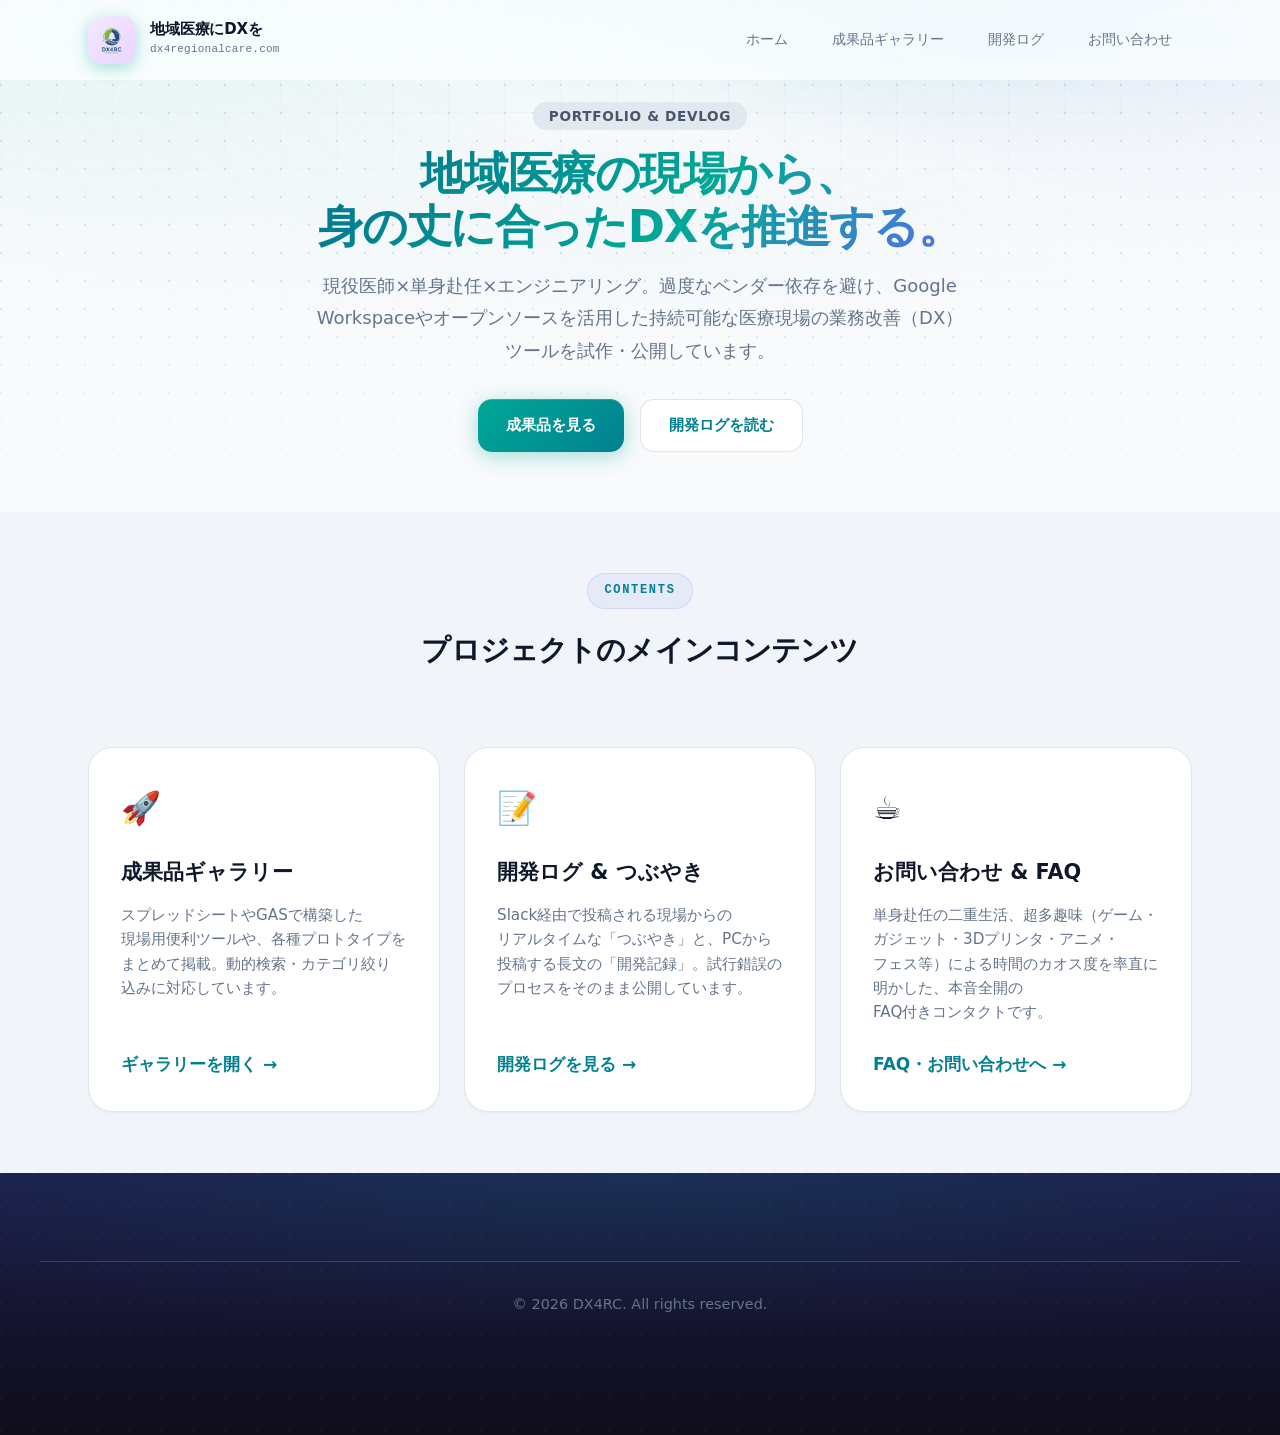
==== index.html @ 7afe7ad2 "Initial commit for DX4RC website" ====
<!DOCTYPE html>
<html lang="ja">
<head>
    <meta charset="UTF-8">
    <meta name="viewport" content="width=device-width, initial-scale=1.0">
    <title>DX4RC | 地域医療にDXを</title>
    <link rel="stylesheet" href="style.css">
    <style>
        .desktop-nav ul {
            display: flex !important;
            list-style: none !important;
            margin: 0 !important;
            padding: 0 !important;
            gap: 1.5rem !important;
        }
        .desktop-nav li {
            list-style: none !important;
        }
        .hero-actions {
            display: flex;
            gap: 1rem;
            justify-content: center;
            margin-top: 2rem;
        }
        .feature-grid {
            display: grid;
            grid-template-columns: repeat(auto-fit, minmax(280px, 1fr));
            gap: 1.5rem;
            margin-top: 2.5rem;
        }
        .feature-card {
            padding: 2rem;
            height: 100%;
            display: flex;
            flex-direction: column;
            justify-content: space-between;
        }
    </style>
</head>
<body>

<!-- ヘッダー -->
  <header class="site-header" id="top">
    <div class="container header-inner">
      <a class="logo" href="index.html">
        <img src="dx4rc_logo.png" alt="DX for Regional Care" class="logo-mark">
        <span class="logo-text">
          <span class="logo-title">地域医療にDXを</span>
          <span class="logo-sub">dx4regionalcare.com</span>
        </span>
      </a>
      <nav class="nav">
        <ul class="nav-list">
          <li><a href="index.html">ホーム</a></li>
          <li><a href="portfolio.html">成果品ギャラリー</a></li>
          <li><a href="devlog.html" class="active">開発ログ</a></li>
          <li><a href="contact.html">お問い合わせ</a></li>
        </ul>
      </nav>
      <button class="nav-toggle" type="button" aria-label="メニューを開く" aria-expanded="false" aria-controls="mobile-nav">
        <span></span><span></span><span></span>
      </button>
    </div>
    <nav class="mobile-nav" id="mobile-nav" aria-label="モバイルナビゲーション" hidden>
      <ul>
        <li><a href="index.html">ホーム</a></li>
        <li><a href="portfolio.html">成果品ギャラリー</a></li>
        <li><a href="devlog.html">開発ログ</a></li>
        <li><a href="contact.html">お問い合わせ</a></li>
      </ul>
    </nav>
  </header>

<main>
    <!-- メインヒーロー -->
    <section class="hero" style="padding: 100px 0 60px 0; text-align: center;">
        <div class="container">
            <span class="badge" style="background: #e2e8f0; padding: 6px 16px; border-radius: 20px; font-size: 0.85rem; font-weight: bold; color: #4a5568; letter-spacing: 0.05em;">PORTFOLIO & DEVLOG</span>
            <h1 class="hero-title" style="font-size: 2.8rem; margin-top: 1rem; margin-bottom: 1rem; line-height: 1.2;">地域医療の現場から、<br><span style="color: var(--color-primary);">身の丈に合ったDX</span>を推進する。</h1>
            <p class="hero-lead" style="color: var(--color-text-muted); max-width: 680px; margin: 0 auto; line-height: 1.8;">
                現役医師×単身赴任×エンジニアリング。過度なベンダー依存を避け、Google Workspaceやオープンソースを活用した持続可能な医療現場の業務改善（DX）ツールを試作・公開しています。
            </p>
            <div class="hero-actions">
                <a href="portfolio.html" class="btn btn-primary" style="padding: 12px 28px; font-weight: bold;">成果品を見る</a>
                <a href="devlog.html" class="btn" style="padding: 12px 28px; border: 1px solid var(--color-border); background: var(--color-surface);">開発ログを読む</a>
            </div>
        </div>
    </section>

    <!-- コンテンツ紹介（カード形式） -->
    <section class="section" style="padding: 60px 0;">
        <div class="container">
            <div class="section-header" style="text-align: center;">
                <span class="section-tag" style="color: var(--color-primary); font-weight: bold;">CONTENTS</span>
                <h2 class="section-title" style="font-size: 1.8rem; margin-top: 0.5rem;">プロジェクトのメインコンテンツ</h2>
            </div>

            <div class="feature-grid">
                <!-- Card 1: Portfolio -->
                <div class="card feature-card">
                    <div>
                        <div style="font-size: 2rem; margin-bottom: 1rem;">🚀</div>
                        <h3 style="font-size: 1.3rem; margin-bottom: 0.75rem;">成果品ギャラリー</h3>
                        <p style="color: var(--color-text-muted); line-height: 1.6; font-size: 0.95rem;">
                            スプレッドシートやGASで構築した現場用便利ツールや、各種プロトタイプをまとめて掲載。動的検索・カテゴリ絞り込みに対応しています。
                        </p>
                    </div>
                    <div style="margin-top: 1.5rem;">
                        <a href="portfolio.html" style="color: var(--color-primary); font-weight: bold; text-decoration: none;">ギャラリーを開く &rarr;</a>
                    </div>
                </div>

                <!-- Card 2: DevLog -->
                <div class="card feature-card">
                    <div>
                        <div style="font-size: 2rem; margin-bottom: 1rem;">📝</div>
                        <h3 style="font-size: 1.3rem; margin-bottom: 0.75rem;">開発ログ & つぶやき</h3>
                        <p style="color: var(--color-text-muted); line-height: 1.6; font-size: 0.95rem;">
                            Slack経由で投稿される現場からのリアルタイムな「つぶやき」と、PCから投稿する長文の「開発記録」。試行錯誤のプロセスをそのまま公開しています。
                        </p>
                    </div>
                    <div style="margin-top: 1.5rem;">
                        <a href="devlog.html" style="color: var(--color-primary); font-weight: bold; text-decoration: none;">開発ログを見る &rarr;</a>
                    </div>
                </div>

                <!-- Card 3: Contact & FAQ -->
                <div class="card feature-card">
                    <div>
                        <div style="font-size: 2rem; margin-bottom: 1rem;">☕</div>
                        <h3 style="font-size: 1.3rem; margin-bottom: 0.75rem;">お問い合わせ & FAQ</h3>
                        <p style="color: var(--color-text-muted); line-height: 1.6; font-size: 0.95rem;">
                            単身赴任の二重生活、超多趣味（ゲーム・ガジェット・3Dプリンタ・アニメ・フェス等）による時間のカオス度を率直に明かした、本音全開のFAQ付きコンタクトです。
                        </p>
                    </div>
                    <div style="margin-top: 1.5rem;">
                        <a href="contact.html" style="color: var(--color-primary); font-weight: bold; text-decoration: none;">FAQ・お問い合わせへ &rarr;</a>
                    </div>
                </div>
            </div>
        </div>
    </section>
</main>

<!-- フッター -->
<footer class="site-footer">
    <div class="container" style="text-align: center; padding: 30px 0; border-top: 1px solid var(--color-border); color: var(--color-text-muted); font-size: 0.9rem;">
        <p>&copy; 2026 DX4RC. All rights reserved.</p>
    </div>
</footer>

<script>
    // モバイルナビ制御
    const toggle = document.querySelector('.nav-toggle');
    const mobileNav = document.getElementById('mobile-nav');
    if (toggle && mobileNav) {
        toggle.addEventListener('click', () => {
            const expanded = toggle.getAttribute('aria-expanded') === 'true';
            toggle.setAttribute('aria-expanded', String(!expanded));
            mobileNav.hidden = expanded;
        });
    }
</script>
</body>
</html>
---- style.css ----
/* ========================================
   地域医療にDXを — dx4regionalcare.com
   Design System: Medical Tech · Premium
   ======================================== */

:root {
  /* Medical trust — emerald / mint */
  --color-primary: #028090;
  --color-primary-dark: #015a66;
  --color-primary-light: #00a896;
  --color-primary-glow: rgba(0, 168, 150, 0.35);

  /* DX · cyber accent */
  --color-accent: #6366f1;
  --color-accent-deep: #4c1d95;
  --color-accent-navy: #1e1b4b;
  --color-accent-soft: rgba(99, 102, 241, 0.08);
  --color-accent-glow: rgba(99, 102, 241, 0.25);

  /* Surfaces */
  --color-surface: #ffffff;
  --color-bg: #f8fafc;
  --color-bg-alt: #f1f5f9;
  --color-bg-elevated: rgba(255, 255, 255, 0.72);

  /* Text */
  --color-text: #0f172a;
  --color-text-muted: #64748b;
  --color-border: rgba(148, 163, 184, 0.28);
  --color-border-strong: rgba(2, 128, 144, 0.18);

  /* Semantic */
  --color-warning-bg: rgba(251, 191, 36, 0.1);
  --color-warning-border: #f59e0b;
  --color-success-bg: rgba(0, 168, 150, 0.08);
  --color-success-border: #00a896;

  /* Typography */
  --font-sans: "Noto Sans JP", "Inter", system-ui, sans-serif;
  --font-mono: "Inter", ui-monospace, "SF Mono", monospace;

  /* Elevation */
  --shadow-sm: 0 1px 2px rgba(15, 23, 42, 0.04);
  --shadow-md: 0 8px 30px rgba(2, 128, 144, 0.1), 0 2px 8px rgba(15, 23, 42, 0.04);
  --shadow-lg: 0 20px 60px rgba(2, 128, 144, 0.14), 0 8px 24px rgba(99, 102, 241, 0.08);
  --shadow-card-hover: 0 32px 64px rgba(2, 128, 144, 0.16), 0 12px 32px rgba(99, 102, 241, 0.12);

  /* Layout */
  --radius: 16px;
  --radius-lg: 24px;
  --radius-xl: 32px;
  --header-h: 80px;
  --max-width: 1200px;
  --section-y: clamp(96px, 12vw, 140px);
  --transition: 0.4s cubic-bezier(0.22, 1, 0.36, 1);
  --transition-fast: 0.2s cubic-bezier(0.22, 1, 0.36, 1);
}

/* ---- Reset & Base ---- */

*,
*::before,
*::after {
  box-sizing: border-box;
  margin: 0;
  padding: 0;
}

html {
  scroll-behavior: smooth;
  scroll-padding-top: calc(var(--header-h) + 24px);
}

body {
  font-family: var(--font-sans);
  font-size: 17px;
  line-height: 1.8;
  color: var(--color-text);
  background: var(--color-bg);
  -webkit-font-smoothing: antialiased;
  -moz-osx-font-smoothing: grayscale;
  line-break: strict;
  word-break: normal;
  overflow-wrap: break-word;
  text-wrap: pretty;
  hanging-punctuation: allow-end;
}

p,
li,
blockquote,
.project-status,
.join-disclaimer,
.tools-note,
.section-desc,
.hero-lead {
  text-wrap: pretty;
}

h1,
h2,
h3,
.hero-title,
.section-title,
.project-title,
.devlog-title,
.tool-name {
  word-break: keep-all;
  overflow-wrap: normal;
  line-break: strict;
}

.no-break {
  white-space: nowrap;
}

.hero-title {
  text-wrap: wrap;
}

.hero-title-line {
  display: block;
}

.hero-title-line .no-break {
  display: inline-block;
}

img {
  max-width: 100%;
  display: block;
}

a {
  color: var(--color-primary);
  text-decoration-thickness: 1px;
  text-underline-offset: 4px;
  transition: color var(--transition-fast);
}

a:hover {
  color: var(--color-primary-light);
}

.container {
  width: 100%;
  max-width: var(--max-width);
  margin-inline: auto;
  padding-inline: clamp(24px, 5vw, 48px);
}

.skip-link {
  position: absolute;
  top: -100%;
  left: 16px;
  z-index: 1000;
  padding: 10px 20px;
  background: linear-gradient(135deg, var(--color-primary), var(--color-accent));
  color: #fff;
  border-radius: 0 0 12px 12px;
  text-decoration: none;
  font-weight: 600;
}

.skip-link:focus {
  top: 0;
}

/* ---- Header ---- */

.site-header {
  position: fixed;
  top: 0;
  left: 0;
  right: 0;
  z-index: 100;
  height: var(--header-h);
  background: var(--color-bg-elevated);
  backdrop-filter: blur(20px) saturate(180%);
  -webkit-backdrop-filter: blur(20px) saturate(180%);
  border-bottom: 1px solid transparent;
  transition:
    border-color var(--transition),
    box-shadow var(--transition),
    background var(--transition);
}

.site-header.scrolled {
  background: rgba(248, 250, 252, 0.92);
  border-bottom-color: var(--color-border);
  box-shadow: 0 4px 24px rgba(15, 23, 42, 0.06);
}

.header-inner {
  display: flex;
  align-items: center;
  justify-content: space-between;
  height: var(--header-h);
}

.logo {
  display: flex;
  align-items: center;
  gap: 14px;
  text-decoration: none;
  color: inherit;
}

.logo-mark {
  display: flex;
  align-items: center;
  justify-content: center;
  width: 48px;
  height: 48px;
  background: linear-gradient(135deg, #f3e8ff 0%, #e9d5ff 100%); /* 薄い紫系のグラデーション */
  color: #fff;
  font-family: var(--font-mono);
  font-weight: 700;
  font-size: 14px;
  letter-spacing: -0.5px;
  border-radius: 14px;
  box-shadow: 0 4px 16px var(--color-primary-glow);
}

.logo-mark-sm {
  width: 40px;
  height: 40px;
  font-size: 12px;
  border-radius: 12px;
}

.logo-text {
  display: flex;
  flex-direction: column;
}

.logo-title {
  font-weight: 700;
  font-size: 15px;
  line-height: 1.3;
  letter-spacing: -0.01em;
}

.logo-sub {
  font-size: 11px;
  color: var(--color-text-muted);
  font-family: var(--font-mono);
  letter-spacing: 0.02em;
}

.nav-list {
  display: flex;
  gap: 4px;
  list-style: none;
}

.nav-list a {
  display: block;
  padding: 10px 20px;
  font-size: 14px;
  font-weight: 500;
  color: var(--color-text-muted);
  text-decoration: none;
  border-radius: 100px;
  transition:
    background var(--transition-fast),
    color var(--transition-fast),
    box-shadow var(--transition-fast);
}

.nav-list a:hover {
  background: rgba(0, 168, 150, 0.08);
  color: var(--color-primary);
  box-shadow: inset 0 0 0 1px var(--color-border-strong);
}

.nav-toggle {
  display: none;
  flex-direction: column;
  gap: 6px;
  padding: 10px;
  background: none;
  border: none;
  cursor: pointer;
  border-radius: 10px;
  transition: background var(--transition-fast);
}

.nav-toggle:hover {
  background: rgba(0, 168, 150, 0.06);
}

.nav-toggle span {
  display: block;
  width: 24px;
  height: 2px;
  background: var(--color-text);
  border-radius: 2px;
  transition: transform var(--transition);
}

.mobile-nav {
  position: absolute;
  top: var(--header-h);
  left: 0;
  right: 0;
  background: rgba(248, 250, 252, 0.96);
  backdrop-filter: blur(20px);
  -webkit-backdrop-filter: blur(20px);
  border-bottom: 1px solid var(--color-border);
  box-shadow: var(--shadow-md);
  padding: 20px clamp(24px, 5vw, 48px) 28px;
}

.mobile-nav ul {
  list-style: none;
}

.mobile-nav a {
  display: block;
  padding: 16px 0;
  font-weight: 500;
  font-size: 16px;
  color: var(--color-text);
  text-decoration: none;
  border-bottom: 1px solid var(--color-border);
  transition: color var(--transition-fast);
}

.mobile-nav a:hover {
  color: var(--color-primary-light);
}

.mobile-nav li:last-child a {
  border-bottom: none;
}

/* ---- Hero — Futuristic layered background ---- */

.hero {
  position: relative;
  isolation: isolate;
  overflow: hidden;
  padding-top: calc(var(--header-h) + clamp(64px, 10vw, 120px));
  padding-bottom: clamp(80px, 12vw, 140px);
  background: var(--color-bg);
}

/* Dot grid pattern */
.hero::before {
  content: "";
  position: absolute;
  inset: 0;
  z-index: -2;
  background-image: radial-gradient(circle at 1px 1px, rgba(2, 128, 144, 0.14) 1px, transparent 0);
  background-size: 28px 28px;
  mask-image: linear-gradient(to bottom, black 0%, black 55%, transparent 100%);
  -webkit-mask-image: linear-gradient(to bottom, black 0%, black 55%, transparent 100%);
}

/* Fine line grid overlay */
.hero::after {
  content: "";
  position: absolute;
  inset: 0;
  z-index: -1;
  background:
    linear-gradient(90deg, rgba(99, 102, 241, 0.04) 1px, transparent 1px),
    linear-gradient(rgba(99, 102, 241, 0.04) 1px, transparent 1px),
    linear-gradient(135deg, rgba(0, 168, 150, 0.12) 0%, transparent 42%),
    linear-gradient(225deg, rgba(99, 102, 241, 0.1) 0%, transparent 38%),
    radial-gradient(ellipse 90% 70% at 80% -10%, rgba(0, 168, 150, 0.18), transparent 60%),
    radial-gradient(ellipse 70% 60% at -5% 90%, rgba(99, 102, 241, 0.12), transparent 55%),
    radial-gradient(ellipse 50% 40% at 50% 50%, rgba(2, 128, 144, 0.05), transparent 70%);
  background-size:
    56px 56px,
    56px 56px,
    100% 100%,
    100% 100%,
    100% 100%,
    100% 100%,
    100% 100%;
  mask-image: radial-gradient(ellipse 100% 80% at 50% 0%, black 20%, transparent 85%);
  -webkit-mask-image: radial-gradient(ellipse 100% 80% at 50% 0%, black 20%, transparent 85%);
  pointer-events: none;
}

.hero-grid {
  display: grid;
  grid-template-columns: 1fr minmax(300px, 380px);
  gap: clamp(48px, 8vw, 80px);
  align-items: center;
}

.hero-badge {
  display: inline-flex;
  align-items: center;
  gap: 8px;
  padding: 8px 18px;
  margin-bottom: clamp(24px, 4vw, 36px);
  font-size: 13px;
  font-weight: 600;
  letter-spacing: 0.02em;
  color: var(--color-primary);
  background: linear-gradient(135deg, rgba(0, 168, 150, 0.1), rgba(99, 102, 241, 0.08));
  border: 1px solid var(--color-border-strong);
  border-radius: 100px;
  box-shadow: 0 2px 12px rgba(0, 168, 150, 0.08);
}

.hero-badge::before {
  content: "";
  width: 7px;
  height: 7px;
  border-radius: 50%;
  background: var(--color-primary-light);
  box-shadow: 0 0 10px var(--color-primary-glow);
  animation: pulse-dot 2.4s ease-in-out infinite;
}

.hero-title {
  font-size: clamp(2rem, 5vw, 3.25rem);
  font-weight: 700;
  line-height: 1.35;
  letter-spacing: -0.03em;
  margin-bottom: clamp(28px, 4vw, 40px);
  background: linear-gradient(
    135deg,
    var(--color-primary-dark) 0%,
    var(--color-primary) 28%,
    var(--color-primary-light) 55%,
    var(--color-accent) 85%,
    var(--color-accent-deep) 100%
  );
  -webkit-background-clip: text;
  background-clip: text;
  -webkit-text-fill-color: transparent;
  color: transparent;
}

@supports (word-break: auto-phrase) {
  body,
  p,
  li,
  .hero-lead,
  .section-desc,
  .card-feature p,
  .tool-card p,
  .project-body p {
    word-break: auto-phrase;
  }
}

.hero-lead {
  font-size: clamp(16px, 2vw, 18px);
  color: var(--color-text-muted);
  margin-bottom: clamp(36px, 5vw, 48px);
  max-width: 580px;
  line-height: 1.85;
}

.hero-lead strong {
  color: var(--color-primary);
  font-weight: 600;
  background: linear-gradient(135deg, var(--color-primary), var(--color-accent));
  -webkit-background-clip: text;
  background-clip: text;
  -webkit-text-fill-color: transparent;
}

.hero-actions {
  display: flex;
  flex-wrap: wrap;
  gap: 16px;
}

.btn {
  display: inline-flex;
  align-items: center;
  justify-content: center;
  padding: 16px 32px;
  font-size: 15px;
  font-weight: 600;
  font-family: inherit;
  border-radius: 14px;
  text-decoration: none;
  transition:
    background var(--transition),
    color var(--transition),
    box-shadow var(--transition),
    transform var(--transition-fast),
    border-color var(--transition);
}

.btn:active {
  transform: scale(0.97);
}

.btn-primary {
  background: linear-gradient(135deg, var(--color-primary-light), var(--color-primary));
  color: #fff;
  border: none;
  box-shadow:
    0 4px 20px var(--color-primary-glow),
    inset 0 1px 0 rgba(255, 255, 255, 0.15);
}

.btn-primary:hover {
  background: linear-gradient(135deg, var(--color-primary), var(--color-primary-dark));
  color: #fff;
  box-shadow:
    0 8px 32px var(--color-primary-glow),
    inset 0 1px 0 rgba(255, 255, 255, 0.15);
  transform: translateY(-2px);
}

.btn-outline {
  background: rgba(255, 255, 255, 0.6);
  color: var(--color-accent-deep);
  border: 1.5px solid var(--color-border);
  backdrop-filter: blur(8px);
}

.btn-outline:hover {
  border-color: var(--color-accent);
  background: var(--color-accent-soft);
  color: var(--color-accent-deep);
  box-shadow: 0 4px 20px var(--color-accent-glow);
  transform: translateY(-2px);
}

.hero-card {
  position: relative;
  background: rgba(255, 255, 255, 0.75);
  backdrop-filter: blur(24px) saturate(160%);
  -webkit-backdrop-filter: blur(24px) saturate(160%);
  border: 1px solid rgba(255, 255, 255, 0.8);
  border-radius: var(--radius-xl);
  padding: clamp(32px, 4vw, 44px);
  box-shadow:
    var(--shadow-lg),
    inset 0 1px 0 rgba(255, 255, 255, 0.9);
  display: flex;
  flex-direction: column;
  gap: 28px;
  overflow: hidden;
}

.hero-card::before {
  content: "";
  position: absolute;
  top: 0;
  left: 0;
  right: 0;
  height: 3px;
  background: linear-gradient(90deg, var(--color-primary-light), var(--color-accent), var(--color-accent-deep));
}

.hero-stat {
  display: flex;
  flex-direction: column;
  gap: 6px;
  padding-bottom: 28px;
  border-bottom: 1px solid var(--color-border);
}

.hero-stat:last-child {
  padding-bottom: 0;
  border-bottom: none;
}

.stat-value {
  font-size: clamp(20px, 2.5vw, 26px);
  font-weight: 700;
  letter-spacing: -0.02em;
  background: linear-gradient(135deg, var(--color-primary), var(--color-accent));
  -webkit-background-clip: text;
  background-clip: text;
  -webkit-text-fill-color: transparent;
}

.stat-label {
  font-size: 13px;
  font-weight: 500;
  color: var(--color-text-muted);
  letter-spacing: 0.03em;
  text-transform: uppercase;
}

/* ---- Sections ---- */

.section {
  padding: var(--section-y) 0;
}

.section:nth-child(even) {
  background: var(--color-bg-alt);
}

.principles {
  position: relative;
}

.principles::before {
  content: "";
  position: absolute;
  inset: 0;
  background: radial-gradient(ellipse 60% 50% at 50% 100%, rgba(0, 168, 150, 0.04), transparent);
  pointer-events: none;
}

.section-header {
  text-align: center;
  margin-bottom: clamp(56px, 8vw, 80px);
}

.section-tag {
  display: inline-block;
  font-family: var(--font-mono);
  font-size: 12px;
  font-weight: 600;
  letter-spacing: 0.14em;
  text-transform: uppercase;
  margin-bottom: 16px;
  padding: 6px 16px;
  border-radius: 100px;
  color: var(--color-accent);
  background: var(--color-accent-soft);
  border: 1px solid rgba(99, 102, 241, 0.15);
}

.section-title {
  font-size: clamp(1.75rem, 4vw, 2.75rem);
  font-weight: 700;
  letter-spacing: -0.03em;
  margin-bottom: 20px;
  line-height: 1.2;
}

.section-desc {
  font-size: clamp(16px, 2vw, 18px);
  color: var(--color-text-muted);
  max-width: 600px;
  margin-inline: auto;
  line-height: 1.85;
}

/* ---- Cards — 3D hover lift ---- */

.card-grid {
  display: grid;
  gap: clamp(24px, 4vw, 32px);
}

.three-col {
  grid-template-columns: repeat(3, 1fr);
}

.two-col {
  grid-template-columns: repeat(2, 1fr);
}

.card {
  position: relative;
  background: var(--color-surface);
  border: 1px solid var(--color-border);
  border-radius: var(--radius-lg);
  padding: clamp(32px, 4vw, 40px);
  box-shadow: var(--shadow-sm);
  transform-style: preserve-3d;
  perspective: 1000px;
  transition:
    box-shadow var(--transition),
    transform var(--transition),
    border-color var(--transition);
  will-change: transform;
}

.card::after {
  content: "";
  position: absolute;
  inset: 0;
  border-radius: inherit;
  background: linear-gradient(135deg, rgba(0, 168, 150, 0.04), rgba(99, 102, 241, 0.04));
  opacity: 0;
  transition: opacity var(--transition);
  pointer-events: none;
}

.card:hover {
  box-shadow: var(--shadow-card-hover);
  transform: translateY(-10px) rotateX(2deg) rotateY(-2deg) scale(1.01);
  border-color: var(--color-border-strong);
}

.card:hover::after {
  opacity: 1;
}

.card-feature h3 {
  font-size: 18px;
  font-weight: 700;
  margin-bottom: 16px;
  letter-spacing: -0.01em;
}

.card-feature p {
  font-size: 15px;
  color: var(--color-text-muted);
  line-height: 1.85;
}

.card-feature p strong {
  color: var(--color-text);
  font-weight: 600;
}

.card-icon {
  width: 52px;
  height: 52px;
  margin-bottom: 20px;
  padding: 12px;
  color: var(--color-primary);
  background: linear-gradient(135deg, rgba(0, 168, 150, 0.1), rgba(99, 102, 241, 0.08));
  border-radius: 14px;
  border: 1px solid var(--color-border-strong);
  transition: transform var(--transition);
}

.card:hover .card-icon {
  transform: translateZ(12px) scale(1.05);
}

.card-icon svg {
  width: 100%;
  height: 100%;
}

.card-accent {
  border-color: rgba(0, 168, 150, 0.25);
  background: linear-gradient(160deg, rgba(0, 168, 150, 0.06) 0%, var(--color-surface) 45%);
  box-shadow:
    var(--shadow-md),
    inset 0 1px 0 rgba(255, 255, 255, 0.8);
}

.card-accent::before {
  content: "";
  position: absolute;
  top: 0;
  left: 24px;
  right: 24px;
  height: 2px;
  border-radius: 0 0 4px 4px;
  background: linear-gradient(90deg, var(--color-primary-light), var(--color-accent));
}

/* ---- Projects ---- */

.projects {
  background: var(--color-surface);
  position: relative;
}

.projects::before {
  content: "";
  position: absolute;
  inset: 0;
  background:
    radial-gradient(circle at 1px 1px, rgba(99, 102, 241, 0.06) 1px, transparent 0);
  background-size: 32px 32px;
  mask-image: linear-gradient(to bottom, transparent, black 15%, black 85%, transparent);
  -webkit-mask-image: linear-gradient(to bottom, transparent, black 15%, black 85%, transparent);
  pointer-events: none;
}

.project-list {
  display: flex;
  flex-direction: column;
  gap: clamp(32px, 5vw, 48px);
}

.project-card {
  display: grid;
  grid-template-columns: 72px 1fr;
  gap: clamp(24px, 4vw, 40px);
  padding: clamp(36px, 5vw, 52px);
  background: var(--color-bg);
  border: 1px solid var(--color-border);
  border-radius: var(--radius-xl);
  transition:
    box-shadow var(--transition),
    transform var(--transition),
    border-color var(--transition);
}

.project-card:hover {
  box-shadow: var(--shadow-lg);
  transform: translateY(-4px);
  border-color: var(--color-border-strong);
}

.project-number {
  font-family: var(--font-mono);
  font-size: clamp(28px, 4vw, 40px);
  font-weight: 700;
  line-height: 1;
  background: linear-gradient(180deg, var(--color-primary-light), var(--color-accent));
  -webkit-background-clip: text;
  background-clip: text;
  -webkit-text-fill-color: transparent;
  opacity: 0.85;
}

.project-title {
  font-size: clamp(18px, 2.5vw, 22px);
  font-weight: 700;
  margin-bottom: 20px;
  letter-spacing: -0.02em;
  line-height: 1.35;
}

.flow-diagram {
  display: flex;
  flex-wrap: wrap;
  align-items: center;
  gap: 10px;
  margin-bottom: 24px;
  padding: 20px 24px;
  background: rgba(255, 255, 255, 0.7);
  border: 1px solid var(--color-border);
  border-radius: var(--radius);
}

.flow-node {
  display: inline-flex;
  align-items: center;
  justify-content: center;
  padding: 10px 18px;
  font-family: var(--font-mono);
  font-size: 13px;
  font-weight: 600;
  color: var(--color-primary-dark);
  background: var(--color-surface);
  border: 1px solid var(--color-border-strong);
  border-radius: 10px;
  text-align: center;
  line-height: 1.3;
  white-space: nowrap;
  box-shadow: var(--shadow-sm);
  transition: transform var(--transition-fast), box-shadow var(--transition-fast);
}

.project-card:hover .flow-node {
  transform: translateY(-2px);
  box-shadow: var(--shadow-md);
}

.flow-node-sm {
  font-size: 11px;
  padding: 8px 14px;
}

.flow-arrow {
  color: var(--color-accent);
  font-size: 20px;
  font-weight: 700;
  user-select: none;
  animation: pulse-arrow 2s ease-in-out infinite;
  text-shadow: 0 0 12px var(--color-accent-glow);
}

.project-body p {
  color: var(--color-text-muted);
  margin-bottom: 24px;
  line-height: 1.85;
}

.project-status {
  display: flex;
  align-items: flex-start;
  gap: 12px;
  padding: 18px 22px;
  border-radius: var(--radius);
  font-size: 14px;
  line-height: 1.7;
}

.project-status > span:last-child {
  flex: 1;
  min-width: 0;
}

.status-dot {
  flex-shrink: 0;
  width: 10px;
  height: 10px;
  margin-top: 7px;
  border-radius: 50%;
  animation: pulse-dot 2s ease-in-out infinite;
}

.status-wip {
  background: var(--color-warning-bg);
  border: 1px solid rgba(245, 158, 11, 0.35);
}

.status-wip .status-dot {
  background: var(--color-warning-border);
  box-shadow: 0 0 0 0 rgba(245, 158, 11, 0.5);
}

.status-live {
  background: var(--color-success-bg);
  border: 1px solid rgba(0, 168, 150, 0.3);
}

.status-live .status-dot {
  background: var(--color-success-border);
  box-shadow: 0 0 0 0 rgba(0, 168, 150, 0.5);
}

/* ---- Animations ---- */

@keyframes pulse-dot {
  0%, 100% {
    opacity: 1;
    transform: scale(1);
    box-shadow: 0 0 0 0 rgba(0, 168, 150, 0.45);
  }
  50% {
    opacity: 0.75;
    transform: scale(1.15);
    box-shadow: 0 0 0 8px rgba(0, 168, 150, 0);
  }
}

@keyframes pulse-arrow {
  0%, 100% {
    opacity: 1;
    transform: translateX(0);
  }
  50% {
    opacity: 0.55;
    transform: translateX(4px);
  }
}

.status-wip .status-dot {
  animation-name: pulse-dot-warning;
}

@keyframes pulse-dot-warning {
  0%, 100% {
    opacity: 1;
    transform: scale(1);
    box-shadow: 0 0 0 0 rgba(245, 158, 11, 0.5);
  }
  50% {
    opacity: 0.7;
    transform: scale(1.2);
    box-shadow: 0 0 0 8px rgba(245, 158, 11, 0);
  }
}

.status-live .status-dot {
  animation-name: pulse-dot-success;
}

@keyframes pulse-dot-success {
  0%, 100% {
    opacity: 1;
    transform: scale(1);
    box-shadow: 0 0 0 0 rgba(0, 168, 150, 0.5);
  }
  50% {
    opacity: 0.8;
    transform: scale(1.15);
    box-shadow: 0 0 0 8px rgba(0, 168, 150, 0);
  }
}

/* ---- Tools ---- */

.tools {
  position: relative;
}

.tools::before {
  content: "";
  position: absolute;
  inset: 0;
  background: radial-gradient(ellipse 70% 50% at 50% 0%, rgba(99, 102, 241, 0.05), transparent);
  pointer-events: none;
}

.tools-grid {
  display: grid;
  grid-template-columns: repeat(auto-fill, minmax(300px, 1fr));
  gap: clamp(20px, 3vw, 28px);
}

.tool-card {
  position: relative;
  padding: clamp(28px, 4vw, 36px);
  background: var(--color-surface);
  border: 1px solid var(--color-border);
  border-radius: var(--radius-lg);
  box-shadow: var(--shadow-sm);
  transform-style: preserve-3d;
  transition:
    box-shadow var(--transition),
    transform var(--transition),
    border-color var(--transition);
}

.tool-card::after {
  content: "";
  position: absolute;
  inset: 0;
  border-radius: inherit;
  background: linear-gradient(135deg, rgba(0, 168, 150, 0.03), rgba(99, 102, 241, 0.04));
  opacity: 0;
  transition: opacity var(--transition);
  pointer-events: none;
}

.tool-card:hover {
  box-shadow: var(--shadow-card-hover);
  transform: translateY(-8px) rotateX(1.5deg) rotateY(-1.5deg);
  border-color: var(--color-border-strong);
}

.tool-card:hover::after {
  opacity: 1;
}

.tool-category {
  display: inline-block;
  margin-bottom: 14px;
  padding: 5px 12px;
  font-family: var(--font-mono);
  font-size: 11px;
  font-weight: 600;
  letter-spacing: 0.06em;
  text-transform: uppercase;
  color: var(--color-accent);
  background: var(--color-accent-soft);
  border: 1px solid rgba(99, 102, 241, 0.12);
  border-radius: 100px;
}

.tool-name {
  font-size: 18px;
  font-weight: 700;
  margin-bottom: 12px;
  letter-spacing: -0.01em;
  background: linear-gradient(135deg, var(--color-primary-dark), var(--color-primary-light));
  -webkit-background-clip: text;
  background-clip: text;
  -webkit-text-fill-color: transparent;
}

.tool-card p {
  font-size: 14px;
  color: var(--color-text-muted);
  line-height: 1.8;
}

.tools-note {
  margin-top: clamp(40px, 6vw, 56px);
  text-align: center;
  font-size: 14px;
  color: var(--color-text-muted);
  line-height: 1.75;
}

/* ---- DevLog ---- */

.devlog {
  position: relative;
}

.philosophy-quote {
  position: relative;
  margin-bottom: clamp(48px, 8vw, 72px);
  padding: clamp(40px, 6vw, 64px) clamp(36px, 6vw, 72px);
  background:
    linear-gradient(135deg, var(--color-accent-navy) 0%, var(--color-primary-dark) 40%, var(--color-primary) 100%);
  color: #fff;
  border-radius: var(--radius-xl);
  box-shadow:
    var(--shadow-lg),
    inset 0 1px 0 rgba(255, 255, 255, 0.1);
  overflow: hidden;
}

.philosophy-quote::before {
  content: "\201C";
  position: absolute;
  top: 8px;
  left: clamp(20px, 4vw, 40px);
  font-size: clamp(80px, 12vw, 140px);
  line-height: 1;
  opacity: 0.12;
  font-family: Georgia, serif;
}

.philosophy-quote::after {
  content: "";
  position: absolute;
  inset: 0;
  background:
    radial-gradient(circle at 1px 1px, rgba(255, 255, 255, 0.06) 1px, transparent 0);
  background-size: 24px 24px;
  mask-image: linear-gradient(135deg, black, transparent 70%);
  -webkit-mask-image: linear-gradient(135deg, black, transparent 70%);
  pointer-events: none;
}

.philosophy-quote p {
  position: relative;
  z-index: 1;
  font-size: clamp(1.05rem, 2.5vw, 1.35rem);
  font-weight: 500;
  line-height: 2;
  letter-spacing: 0.02em;
}

.philosophy-quote footer {
  position: relative;
  z-index: 1;
  margin-top: 28px;
  font-size: 14px;
  font-weight: 600;
  letter-spacing: 0.08em;
  text-transform: uppercase;
  opacity: 0.65;
  font-style: normal;
}

.devlog-entry {
  background: var(--color-surface);
  border: 1px solid var(--color-border);
  border-radius: var(--radius-xl);
  padding: clamp(36px, 5vw, 52px);
  box-shadow: var(--shadow-md);
  transition: box-shadow var(--transition), transform var(--transition);
}

.devlog-entry:hover {
  box-shadow: var(--shadow-lg);
  transform: translateY(-3px);
}

.devlog-meta {
  display: flex;
  align-items: center;
  gap: 14px;
  margin-bottom: 16px;
}

.devlog-meta time {
  font-family: var(--font-mono);
  font-size: 13px;
  font-weight: 500;
  color: var(--color-text-muted);
  letter-spacing: 0.04em;
}

.devlog-tag {
  padding: 6px 14px;
  font-size: 12px;
  font-weight: 600;
  color: var(--color-accent-deep);
  background: var(--color-accent-soft);
  border: 1px solid rgba(99, 102, 241, 0.15);
  border-radius: 100px;
}

.devlog-title {
  font-size: clamp(18px, 2.5vw, 22px);
  font-weight: 700;
  margin-bottom: 24px;
  line-height: 1.45;
  letter-spacing: -0.02em;
}

.devlog-content p {
  color: var(--color-text-muted);
  margin-bottom: 20px;
  line-height: 1.85;
}

.devlog-content strong {
  color: var(--color-text);
  font-weight: 600;
}

.devlog-content em {
  font-style: normal;
  font-weight: 600;
  background: linear-gradient(135deg, var(--color-primary-light), var(--color-accent));
  -webkit-background-clip: text;
  background-clip: text;
  -webkit-text-fill-color: transparent;
}

.devlog-list {
  margin: 28px 0 28px 28px;
  color: var(--color-text-muted);
}

.devlog-list li {
  margin-bottom: 12px;
  padding-left: 8px;
  line-height: 1.75;
}

.devlog-list li::marker {
  color: var(--color-primary-light);
}

.devlog-spec {
  display: flex;
  flex-wrap: wrap;
  gap: 12px;
  margin-top: 32px;
  padding-top: 32px;
  border-top: 1px solid var(--color-border);
}

.spec-item {
  padding: 8px 16px;
  font-family: var(--font-mono);
  font-size: 12px;
  font-weight: 500;
  color: var(--color-primary-dark);
  background: var(--color-bg);
  border: 1px solid var(--color-border-strong);
  border-radius: 100px;
  letter-spacing: 0.02em;
}

/* ---- Join ---- */

.join-card h3 {
  font-size: 19px;
  font-weight: 700;
  margin-bottom: 16px;
  letter-spacing: -0.01em;
}

.join-card p {
  font-size: 15px;
  color: var(--color-text-muted);
  margin-bottom: 20px;
  line-height: 1.85;
}

.join-icon {
  width: 48px;
  height: 48px;
  margin-bottom: 20px;
  padding: 10px;
  color: var(--color-accent);
  background: var(--color-accent-soft);
  border-radius: 14px;
  border: 1px solid rgba(99, 102, 241, 0.15);
  transition: transform var(--transition);
}

.card:hover .join-icon {
  transform: translateZ(12px) rotate(-3deg);
}

.join-icon svg {
  width: 100%;
  height: 100%;
}

.join-skills {
  display: flex;
  flex-wrap: wrap;
  gap: 10px;
  list-style: none;
}

.join-skills li {
  padding: 6px 14px;
  font-size: 12px;
  font-weight: 600;
  color: var(--color-primary-dark);
  background: linear-gradient(135deg, rgba(0, 168, 150, 0.08), rgba(99, 102, 241, 0.06));
  border: 1px solid var(--color-border-strong);
  border-radius: 100px;
  letter-spacing: 0.02em;
}

.join-cta {
  margin-top: clamp(56px, 8vw, 80px);
  text-align: center;
  padding: clamp(36px, 5vw, 52px);
  /* 緑の成分を除去し、柔らかい紫とグレーを混ぜたグラデーションに変更 */
  background: linear-gradient(135deg, rgba(142, 124, 195, 0.08), rgba(75, 45, 168, 0.08));
  border: 1px dashed rgba(142, 124, 195, 0.3);
  border-radius: var(--radius-lg);
}

.join-cta p {
  color: var(--color-text-muted);
  font-size: 16px;
  line-height: 1.85;
  margin-bottom: 0;
}

.join-disclaimer {
  margin-top: 28px;
  padding: 20px 24px;
  font-size: 15px;
  line-height: 1.85;
  color: var(--color-text);
  text-align: left;
  background: rgba(255, 255, 255, 0.9); /* 背景をより白に寄せて清潔感を強調 */
  border: 1px solid rgba(142, 124, 195, 0.2);
  border-left: 4px solid var(--color-primary-light); /* 左のアクセント線を紫に変更 */
  border-radius: var(--radius);
}

.join-disclaimer strong {
  color: var(--color-primary-dark); /* 文字色を濃い紫色に設定 */
}

./* --- CTA & Disclosure Section --- */

.join-cta {
  margin-top: clamp(56px, 8vw, 80px);
  text-align: center;
  padding: clamp(36px, 5vw, 52px);
  /* 緑の成分を除去し、柔らかい紫とグレーを混ぜたグラデーションに変更 */
  background: linear-gradient(135deg, rgba(142, 124, 195, 0.08), rgba(75, 45, 168, 0.08));
  border: 1px dashed rgba(142, 124, 195, 0.3);
  border-radius: var(--radius-lg);
}

.join-cta p {
  color: var(--color-text-muted);
  font-size: 16px;
  line-height: 1.85;
  margin-bottom: 0;
}

.join-disclaimer {
  margin-top: 28px;
  padding: 20px 24px;
  font-size: 15px;
  line-height: 1.85;
  color: var(--color-text);
  text-align: left;
  background: rgba(255, 255, 255, 0.9); /* 背景をより白に寄せて清潔感を強調 */
  border: 1px solid rgba(142, 124, 195, 0.2);
  border-left: 4px solid var(--color-primary-light); /* 左のアクセント線を紫に変更 */
  border-radius: var(--radius);
}

.join-disclaimer strong {
  color: var(--color-primary-dark); /* 文字色を濃い紫色に設定 */
}

/* ---- Footer ---- */

.site-footer {
  padding: clamp(64px, 8vw, 88px) 0;
  background: linear-gradient(180deg, var(--color-accent-navy) 0%, #0f0e1a 100%);
  color: rgba(255, 255, 255, 0.82);
  position: relative;
  overflow: hidden;
}

.site-footer::before {
  content: "";
  position: absolute;
  inset: 0;
  background:
    radial-gradient(ellipse 80% 60% at 50% 0%, rgba(0, 168, 150, 0.15), transparent),
    radial-gradient(circle at 1px 1px, rgba(255, 255, 255, 0.04) 1px, transparent 0);
  background-size: 100% 100%, 32px 32px;
  pointer-events: none;
}

.footer-inner {
  position: relative;
  z-index: 1;
  display: flex;
  flex-direction: column;
  gap: 32px;
  align-items: center;
  text-align: center;
}

.footer-brand {
  display: flex;
  align-items: center;
  gap: 16px;
}

.footer-title {
  font-weight: 700;
  font-size: 17px;
  color: #fff;
  letter-spacing: -0.01em;
}

.footer-sub {
  font-size: 13px;
  opacity: 0.65;
  margin-top: 4px;
}

.footer-copy {
  font-size: 12px;
  opacity: 0.45;
  font-family: var(--font-mono);
  letter-spacing: 0.04em;
}

/* ---- Responsive ---- */

@media (max-width: 960px) {
  .hero-grid {
    grid-template-columns: 1fr;
  }

  .hero-visual {
    order: -1;
  }

  .hero-card {
    flex-direction: row;
    flex-wrap: wrap;
    padding: 28px;
  }

  .hero-stat {
    flex: 1;
    min-width: 130px;
    padding-bottom: 0;
    border-bottom: none;
  }

  .three-col {
    grid-template-columns: 1fr;
  }

  .two-col {
    grid-template-columns: 1fr;
  }

  .card:hover {
    transform: translateY(-6px) rotateX(1deg) rotateY(-1deg) scale(1.005);
  }
}

@media (max-width: 768px) {
  .nav {
    display: none;
  }

  .nav-toggle {
    display: flex;
  }

  .hero {
    padding-top: calc(var(--header-h) + 48px);
    padding-bottom: 72px;
  }

  .project-card {
    grid-template-columns: 1fr;
    padding: 28px;
  }

  .project-number {
    font-size: 24px;
  }

  .flow-diagram {
    padding: 16px;
  }

  .philosophy-quote {
    padding: 32px 24px;
  }

  .devlog-entry {
    padding: 28px;
  }
}

@media (max-width: 480px) {
  .hero-actions {
    flex-direction: column;
  }

  .btn {
    width: 100%;
  }

  .flow-diagram {
    gap: 8px;
    overflow-x: auto;
    -webkit-overflow-scrolling: touch;
  }

  .flow-node {
    white-space: normal;
    word-break: keep-all;
  }

  .flow-arrow {
    font-size: 16px;
  }

  .card:hover {
    transform: translateY(-4px);
  }
}

@media (prefers-reduced-motion: reduce) {
  html {
    scroll-behavior: auto;
  }

  *,
  *::before,
  *::after {
    animation-duration: 0.01ms !important;
    animation-iteration-count: 1 !important;
    transition-duration: 0.01ms !important;
  }

  .card:hover {
    transform: translateY(-4px);
  }
}
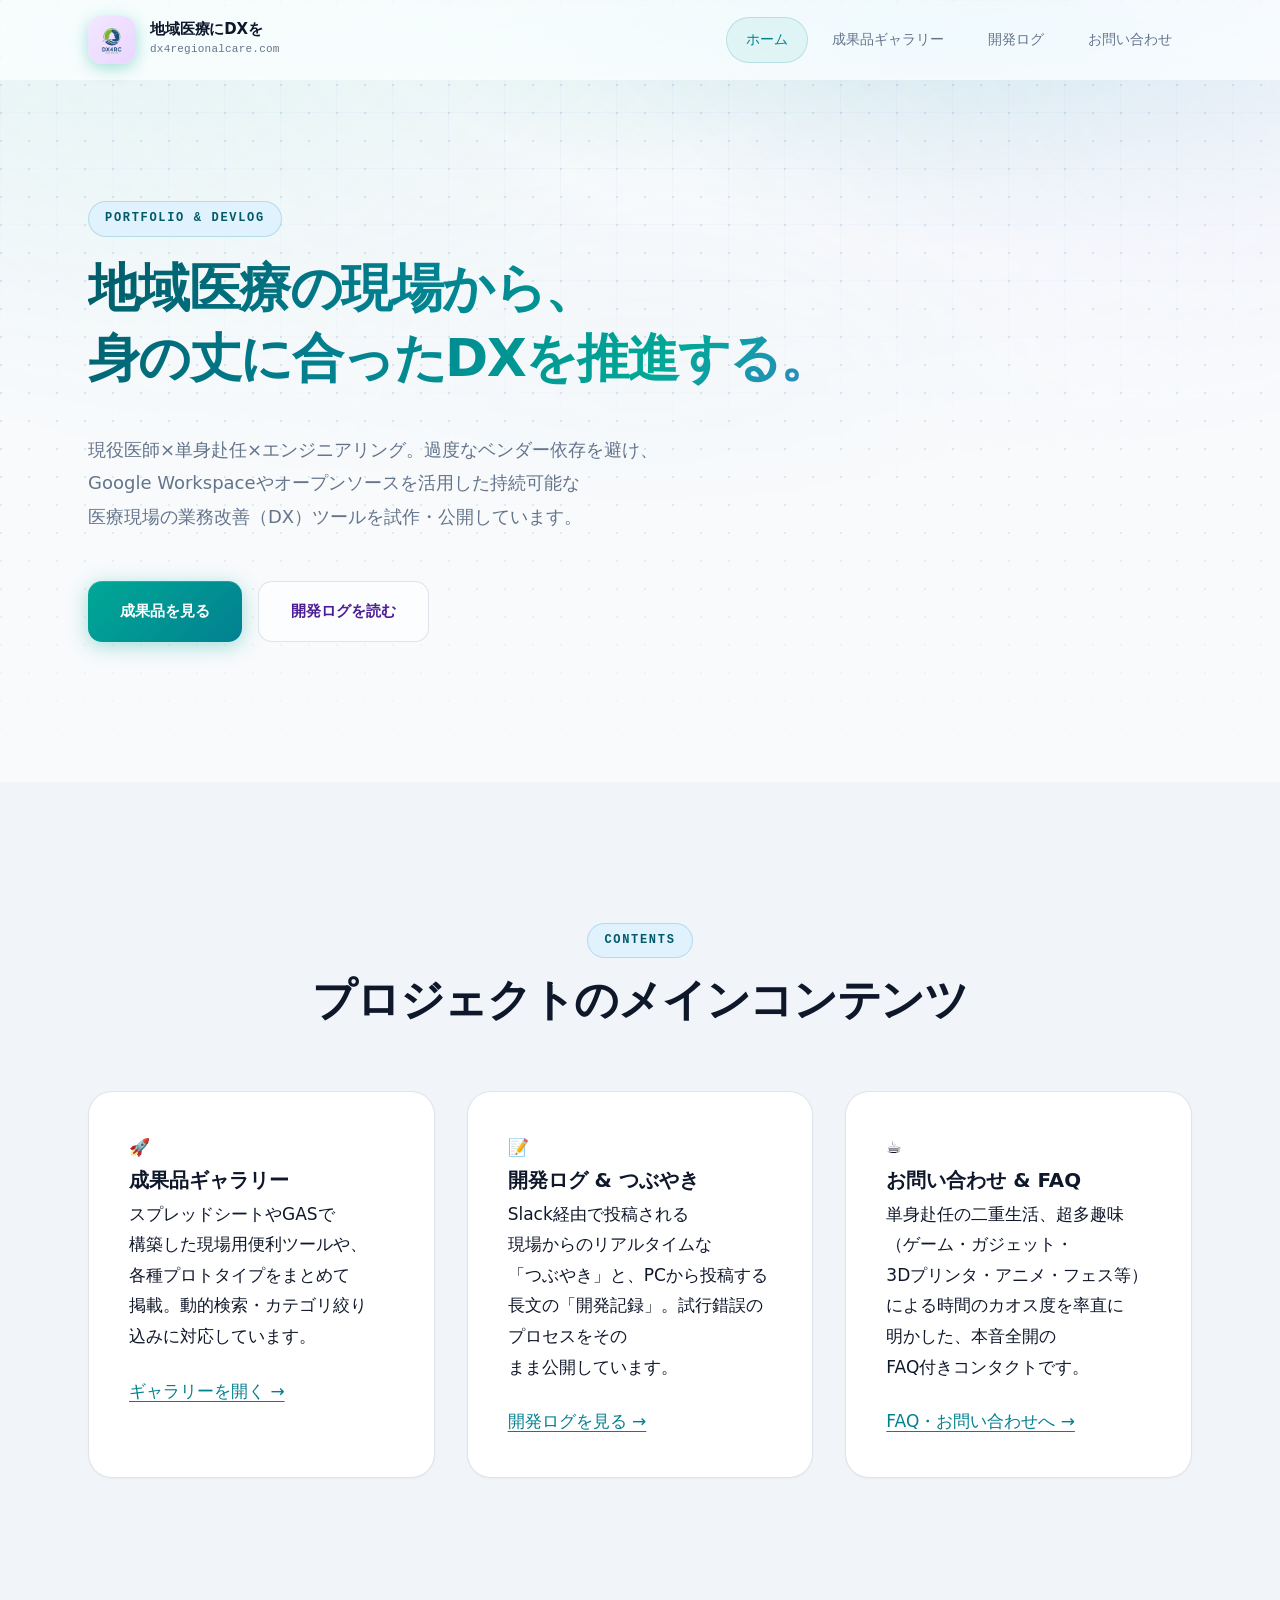
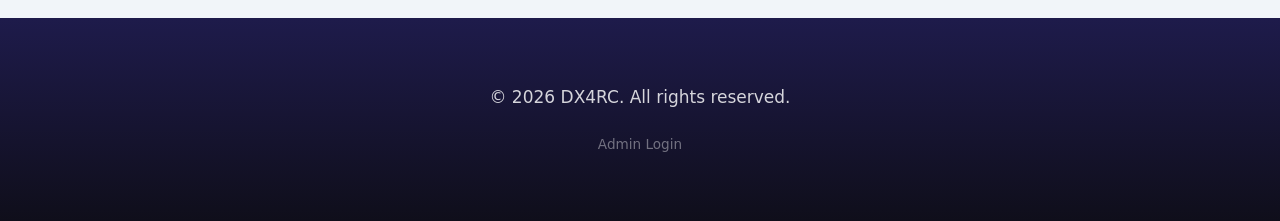
==== commit 0d7a49e8: "Fix design consistency and footer admin link" ====
--- a/index.html
+++ b/index.html
@@ -1,45 +1,17 @@
 <!DOCTYPE html>
 <html lang="ja">
 <head>
-    <meta charset="UTF-8">
-    <meta name="viewport" content="width=device-width, initial-scale=1.0">
-    <title>DX4RC | 地域医療にDXを</title>
-    <link rel="stylesheet" href="style.css">
-    <style>
-        .desktop-nav ul {
-            display: flex !important;
-            list-style: none !important;
-            margin: 0 !important;
-            padding: 0 !important;
-            gap: 1.5rem !important;
-        }
-        .desktop-nav li {
-            list-style: none !important;
-        }
-        .hero-actions {
-            display: flex;
-            gap: 1rem;
-            justify-content: center;
-            margin-top: 2rem;
-        }
-        .feature-grid {
-            display: grid;
-            grid-template-columns: repeat(auto-fit, minmax(280px, 1fr));
-            gap: 1.5rem;
-            margin-top: 2.5rem;
-        }
-        .feature-card {
-            padding: 2rem;
-            height: 100%;
-            display: flex;
-            flex-direction: column;
-            justify-content: space-between;
-        }
-    </style>
+  <meta charset="UTF-8">
+  <meta name="viewport" content="width=device-width, initial-scale=1.0">
+  <title>DX4RC | 地域医療にDXを</title>
+  <link rel="preconnect" href="https://fonts.googleapis.com">
+  <link rel="preconnect" href="https://fonts.gstatic.com" crossorigin>
+  <link href="https://fonts.googleapis.com/css2?family=Noto+Sans+JP:wght@400;500;600;700&family=Inter:wght@400;500;600&display=swap" rel="stylesheet">
+  <link rel="stylesheet" href="style.css">
 </head>
 <body>
 
-<!-- ヘッダー -->
+  <!-- ヘッダー -->
   <header class="site-header" id="top">
     <div class="container header-inner">
       <a class="logo" href="index.html">
@@ -51,9 +23,9 @@
       </a>
       <nav class="nav">
         <ul class="nav-list">
-          <li><a href="index.html">ホーム</a></li>
+          <li><a href="index.html" class="active">ホーム</a></li>
           <li><a href="portfolio.html">成果品ギャラリー</a></li>
-          <li><a href="devlog.html" class="active">開発ログ</a></li>
+          <li><a href="devlog.html">開発ログ</a></li>
           <li><a href="contact.html">お問い合わせ</a></li>
         </ul>
       </nav>
@@ -71,95 +43,83 @@
     </nav>
   </header>
 
-<main>
+  <main>
     <!-- メインヒーロー -->
-    <section class="hero" style="padding: 100px 0 60px 0; text-align: center;">
-        <div class="container">
-            <span class="badge" style="background: #e2e8f0; padding: 6px 16px; border-radius: 20px; font-size: 0.85rem; font-weight: bold; color: #4a5568; letter-spacing: 0.05em;">PORTFOLIO & DEVLOG</span>
-            <h1 class="hero-title" style="font-size: 2.8rem; margin-top: 1rem; margin-bottom: 1rem; line-height: 1.2;">地域医療の現場から、<br><span style="color: var(--color-primary);">身の丈に合ったDX</span>を推進する。</h1>
-            <p class="hero-lead" style="color: var(--color-text-muted); max-width: 680px; margin: 0 auto; line-height: 1.8;">
-                現役医師×単身赴任×エンジニアリング。過度なベンダー依存を避け、Google Workspaceやオープンソースを活用した持続可能な医療現場の業務改善（DX）ツールを試作・公開しています。
-            </p>
-            <div class="hero-actions">
-                <a href="portfolio.html" class="btn btn-primary" style="padding: 12px 28px; font-weight: bold;">成果品を見る</a>
-                <a href="devlog.html" class="btn" style="padding: 12px 28px; border: 1px solid var(--color-border); background: var(--color-surface);">開発ログを読む</a>
-            </div>
+    <section class="hero">
+      <div class="container text-center">
+        <span class="badge">PORTFOLIO & DEVLOG</span>
+        <h1 class="hero-title">地域医療の現場から、<br><span class="hero-title-line">身の丈に合ったDXを推進する。</span></h1>
+        <p class="hero-lead">
+          現役医師×単身赴任×エンジニアリング。過度なベンダー依存を避け、Google Workspaceやオープンソースを活用した持続可能な医療現場の業務改善（DX）ツールを試作・公開しています。
+        </p>
+        <div class="hero-actions">
+          <a href="portfolio.html" class="btn btn-primary">成果品を見る</a>
+          <a href="devlog.html" class="btn btn-outline">開発ログを読む</a>
         </div>
+      </div>
     </section>
 
-    <!-- コンテンツ紹介（カード形式） -->
-    <section class="section" style="padding: 60px 0;">
-        <div class="container">
-            <div class="section-header" style="text-align: center;">
-                <span class="section-tag" style="color: var(--color-primary); font-weight: bold;">CONTENTS</span>
-                <h2 class="section-title" style="font-size: 1.8rem; margin-top: 0.5rem;">プロジェクトのメインコンテンツ</h2>
+    <!-- コンテンツ紹介 -->
+    <section class="section">
+      <div class="container">
+        <div class="section-header">
+          <span class="section-tag">CONTENTS</span>
+          <h2 class="section-title">プロジェクトのメインコンテンツ</h2>
+        </div>
+
+        <div class="card-grid three-col">
+          <!-- Card 1 -->
+          <div class="card card-feature">
+            <div class="card-icon">🚀</div>
+            <h3>成果品ギャラリー</h3>
+            <p>スプレッドシートやGASで構築した現場用便利ツールや、各種プロトタイプをまとめて掲載。動的検索・カテゴリ絞り込みに対応しています。</p>
+            <div style="margin-top: 1.5rem;">
+              <a href="portfolio.html" class="btn-link">ギャラリーを開く &rarr;</a>
             </div>
+          </div>
 
-            <div class="feature-grid">
-                <!-- Card 1: Portfolio -->
-                <div class="card feature-card">
-                    <div>
-                        <div style="font-size: 2rem; margin-bottom: 1rem;">🚀</div>
-                        <h3 style="font-size: 1.3rem; margin-bottom: 0.75rem;">成果品ギャラリー</h3>
-                        <p style="color: var(--color-text-muted); line-height: 1.6; font-size: 0.95rem;">
-                            スプレッドシートやGASで構築した現場用便利ツールや、各種プロトタイプをまとめて掲載。動的検索・カテゴリ絞り込みに対応しています。
-                        </p>
-                    </div>
-                    <div style="margin-top: 1.5rem;">
-                        <a href="portfolio.html" style="color: var(--color-primary); font-weight: bold; text-decoration: none;">ギャラリーを開く &rarr;</a>
-                    </div>
-                </div>
+          <!-- Card 2 -->
+          <div class="card card-feature">
+            <div class="card-icon">📝</div>
+            <h3>開発ログ & つぶやき</h3>
+            <p>Slack経由で投稿される現場からのリアルタイムな「つぶやき」と、PCから投稿する長文の「開発記録」。試行錯誤のプロセスをそのまま公開しています。</p>
+            <div style="margin-top: 1.5rem;">
+              <a href="devlog.html" class="btn-link">開発ログを見る &rarr;</a>
+            </div>
+          </div>
 
-                <!-- Card 2: DevLog -->
-                <div class="card feature-card">
-                    <div>
-                        <div style="font-size: 2rem; margin-bottom: 1rem;">📝</div>
-                        <h3 style="font-size: 1.3rem; margin-bottom: 0.75rem;">開発ログ & つぶやき</h3>
-                        <p style="color: var(--color-text-muted); line-height: 1.6; font-size: 0.95rem;">
-                            Slack経由で投稿される現場からのリアルタイムな「つぶやき」と、PCから投稿する長文の「開発記録」。試行錯誤のプロセスをそのまま公開しています。
-                        </p>
-                    </div>
-                    <div style="margin-top: 1.5rem;">
-                        <a href="devlog.html" style="color: var(--color-primary); font-weight: bold; text-decoration: none;">開発ログを見る &rarr;</a>
-                    </div>
-                </div>
+          <!-- Card 3 -->
+          <div class="card card-feature">
+            <div class="card-icon">☕</div>
+            <h3>お問い合わせ & FAQ</h3>
+            <p>単身赴任の二重生活、超多趣味（ゲーム・ガジェット・3Dプリンタ・アニメ・フェス等）による時間のカオス度を率直に明かした、本音全開のFAQ付きコンタクトです。</p>
+            <div style="margin-top: 1.5rem;">
+              <a href="contact.html" class="btn-link">FAQ・お問い合わせへ &rarr;</a>
+            </div>
+          </div>
+        </div>
+      </div>
+    </section>
+  </main>
 
-                <!-- Card 3: Contact & FAQ -->
-                <div class="card feature-card">
-                    <div>
-                        <div style="font-size: 2rem; margin-bottom: 1rem;">☕</div>
-                        <h3 style="font-size: 1.3rem; margin-bottom: 0.75rem;">お問い合わせ & FAQ</h3>
-                        <p style="color: var(--color-text-muted); line-height: 1.6; font-size: 0.95rem;">
-                            単身赴任の二重生活、超多趣味（ゲーム・ガジェット・3Dプリンタ・アニメ・フェス等）による時間のカオス度を率直に明かした、本音全開のFAQ付きコンタクトです。
-                        </p>
-                    </div>
-                    <div style="margin-top: 1.5rem;">
-                        <a href="contact.html" style="color: var(--color-primary); font-weight: bold; text-decoration: none;">FAQ・お問い合わせへ &rarr;</a>
-                    </div>
-                </div>
-            </div>
-        </div>
-    </section>
-</main>
+  <!-- フッター -->
+  <footer class="site-footer">
+    <div class="container footer-inner">
+      <p>&copy; 2026 DX4RC. All rights reserved.</p>
+      <p class="admin-link"><a href="portfolio.html?admin=true">Admin Login</a></p>
+    </div>
+  </footer>
 
-<!-- フッター -->
-<footer class="site-footer">
-    <div class="container" style="text-align: center; padding: 30px 0; border-top: 1px solid var(--color-border); color: var(--color-text-muted); font-size: 0.9rem;">
-        <p>&copy; 2026 DX4RC. All rights reserved.</p>
-    </div>
-</footer>
-
-<script>
-    // モバイルナビ制御
+  <script>
     const toggle = document.querySelector('.nav-toggle');
     const mobileNav = document.getElementById('mobile-nav');
     if (toggle && mobileNav) {
-        toggle.addEventListener('click', () => {
-            const expanded = toggle.getAttribute('aria-expanded') === 'true';
-            toggle.setAttribute('aria-expanded', String(!expanded));
-            mobileNav.hidden = expanded;
-        });
+      toggle.addEventListener('click', () => {
+        const expanded = toggle.getAttribute('aria-expanded') === 'true';
+        toggle.setAttribute('aria-expanded', String(!expanded));
+        mobileNav.hidden = expanded;
+      });
     }
-</script>
+  </script>
 </body>
 </html>
--- a/style.css
+++ b/style.css
@@ -212,7 +212,7 @@
   justify-content: center;
   width: 48px;
   height: 48px;
-  background: linear-gradient(135deg, #f3e8ff 0%, #e9d5ff 100%); /* 薄い紫系のグラデーション */
+  background: linear-gradient(135deg, #f3e8ff 0%, #e9d5ff 100%);
   color: #fff;
   font-family: var(--font-mono);
   font-weight: 700;
@@ -268,7 +268,8 @@
     box-shadow var(--transition-fast);
 }
 
-.nav-list a:hover {
+.nav-list a:hover,
+.nav-list a.active {
   background: rgba(0, 168, 150, 0.08);
   color: var(--color-primary);
   box-shadow: inset 0 0 0 1px var(--color-border-strong);
@@ -335,7 +336,7 @@
   border-bottom: none;
 }
 
-/* ---- Hero — Futuristic layered background ---- */
+/* ---- Hero ---- */
 
 .hero {
   position: relative;
@@ -346,7 +347,6 @@
   background: var(--color-bg);
 }
 
-/* Dot grid pattern */
 .hero::before {
   content: "";
   position: absolute;
@@ -358,7 +358,6 @@
   -webkit-mask-image: linear-gradient(to bottom, black 0%, black 55%, transparent 100%);
 }
 
-/* Fine line grid overlay */
 .hero::after {
   content: "";
   position: absolute;
@@ -372,14 +371,7 @@
     radial-gradient(ellipse 90% 70% at 80% -10%, rgba(0, 168, 150, 0.18), transparent 60%),
     radial-gradient(ellipse 70% 60% at -5% 90%, rgba(99, 102, 241, 0.12), transparent 55%),
     radial-gradient(ellipse 50% 40% at 50% 50%, rgba(2, 128, 144, 0.05), transparent 70%);
-  background-size:
-    56px 56px,
-    56px 56px,
-    100% 100%,
-    100% 100%,
-    100% 100%,
-    100% 100%,
-    100% 100%;
+  background-size: 56px 56px, 56px 56px, 100% 100%, 100% 100%, 100% 100%, 100% 100%, 100% 100%;
   mask-image: radial-gradient(ellipse 100% 80% at 50% 0%, black 20%, transparent 85%);
   -webkit-mask-image: radial-gradient(ellipse 100% 80% at 50% 0%, black 20%, transparent 85%);
   pointer-events: none;
@@ -459,15 +451,6 @@
   line-height: 1.85;
 }
 
-.hero-lead strong {
-  color: var(--color-primary);
-  font-weight: 600;
-  background: linear-gradient(135deg, var(--color-primary), var(--color-accent));
-  -webkit-background-clip: text;
-  background-clip: text;
-  -webkit-text-fill-color: transparent;
-}
-
 .hero-actions {
   display: flex;
   flex-wrap: wrap;
@@ -529,65 +512,7 @@
   transform: translateY(-2px);
 }
 
-.hero-card {
-  position: relative;
-  background: rgba(255, 255, 255, 0.75);
-  backdrop-filter: blur(24px) saturate(160%);
-  -webkit-backdrop-filter: blur(24px) saturate(160%);
-  border: 1px solid rgba(255, 255, 255, 0.8);
-  border-radius: var(--radius-xl);
-  padding: clamp(32px, 4vw, 44px);
-  box-shadow:
-    var(--shadow-lg),
-    inset 0 1px 0 rgba(255, 255, 255, 0.9);
-  display: flex;
-  flex-direction: column;
-  gap: 28px;
-  overflow: hidden;
-}
-
-.hero-card::before {
-  content: "";
-  position: absolute;
-  top: 0;
-  left: 0;
-  right: 0;
-  height: 3px;
-  background: linear-gradient(90deg, var(--color-primary-light), var(--color-accent), var(--color-accent-deep));
-}
-
-.hero-stat {
-  display: flex;
-  flex-direction: column;
-  gap: 6px;
-  padding-bottom: 28px;
-  border-bottom: 1px solid var(--color-border);
-}
-
-.hero-stat:last-child {
-  padding-bottom: 0;
-  border-bottom: none;
-}
-
-.stat-value {
-  font-size: clamp(20px, 2.5vw, 26px);
-  font-weight: 700;
-  letter-spacing: -0.02em;
-  background: linear-gradient(135deg, var(--color-primary), var(--color-accent));
-  -webkit-background-clip: text;
-  background-clip: text;
-  -webkit-text-fill-color: transparent;
-}
-
-.stat-label {
-  font-size: 13px;
-  font-weight: 500;
-  color: var(--color-text-muted);
-  letter-spacing: 0.03em;
-  text-transform: uppercase;
-}
-
-/* ---- Sections ---- */
+/* ---- Sections & Subpage Headers ---- */
 
 .section {
   padding: var(--section-y) 0;
@@ -597,24 +522,22 @@
   background: var(--color-bg-alt);
 }
 
-.principles {
+/* 下層ページ用ヒーローヘッダー (色味の一貫性を保持) */
+.page-hero {
   position: relative;
-}
-
-.principles::before {
-  content: "";
-  position: absolute;
-  inset: 0;
-  background: radial-gradient(ellipse 60% 50% at 50% 100%, rgba(0, 168, 150, 0.04), transparent);
-  pointer-events: none;
+  padding-top: calc(var(--header-h) + clamp(40px, 6vw, 64px));
+  padding-bottom: clamp(40px, 6vw, 64px);
+  background: linear-gradient(180deg, rgba(224, 242, 254, 0.3) 0%, rgba(248, 250, 252, 0) 100%);
+  border-bottom: 1px solid var(--color-border);
 }
 
 .section-header {
   text-align: center;
-  margin-bottom: clamp(56px, 8vw, 80px);
-}
-
-.section-tag {
+  margin-bottom: clamp(40px, 6vw, 64px);
+}
+
+.section-tag,
+.badge {
   display: inline-block;
   font-family: var(--font-mono);
   font-size: 12px;
@@ -624,9 +547,9 @@
   margin-bottom: 16px;
   padding: 6px 16px;
   border-radius: 100px;
-  color: var(--color-accent);
-  background: var(--color-accent-soft);
-  border: 1px solid rgba(99, 102, 241, 0.15);
+  color: var(--color-primary-dark);
+  background: #e0f2fe;
+  border: 1px solid rgba(2, 128, 144, 0.2);
 }
 
 .section-title {
@@ -645,7 +568,7 @@
   line-height: 1.85;
 }
 
-/* ---- Cards — 3D hover lift ---- */
+/* ---- Cards ---- */
 
 .card-grid {
   display: grid;
@@ -667,257 +590,38 @@
   border-radius: var(--radius-lg);
   padding: clamp(32px, 4vw, 40px);
   box-shadow: var(--shadow-sm);
-  transform-style: preserve-3d;
-  perspective: 1000px;
   transition:
     box-shadow var(--transition),
     transform var(--transition),
     border-color var(--transition);
-  will-change: transform;
-}
-
-.card::after {
-  content: "";
-  position: absolute;
-  inset: 0;
-  border-radius: inherit;
-  background: linear-gradient(135deg, rgba(0, 168, 150, 0.04), rgba(99, 102, 241, 0.04));
-  opacity: 0;
-  transition: opacity var(--transition);
-  pointer-events: none;
 }
 
 .card:hover {
   box-shadow: var(--shadow-card-hover);
-  transform: translateY(-10px) rotateX(2deg) rotateY(-2deg) scale(1.01);
+  transform: translateY(-8px);
   border-color: var(--color-border-strong);
 }
 
-.card:hover::after {
-  opacity: 1;
-}
-
-.card-feature h3 {
-  font-size: 18px;
-  font-weight: 700;
-  margin-bottom: 16px;
-  letter-spacing: -0.01em;
-}
-
-.card-feature p {
-  font-size: 15px;
+/* ---- Filter Controls ---- */
+
+.btn-filter {
+  padding: 8px 18px;
+  font-size: 14px;
+  font-weight: 500;
+  border-radius: 100px;
+  border: 1px solid var(--color-border);
+  background: var(--color-surface);
   color: var(--color-text-muted);
-  line-height: 1.85;
-}
-
-.card-feature p strong {
-  color: var(--color-text);
-  font-weight: 600;
-}
-
-.card-icon {
-  width: 52px;
-  height: 52px;
-  margin-bottom: 20px;
-  padding: 12px;
-  color: var(--color-primary);
-  background: linear-gradient(135deg, rgba(0, 168, 150, 0.1), rgba(99, 102, 241, 0.08));
-  border-radius: 14px;
-  border: 1px solid var(--color-border-strong);
-  transition: transform var(--transition);
-}
-
-.card:hover .card-icon {
-  transform: translateZ(12px) scale(1.05);
-}
-
-.card-icon svg {
-  width: 100%;
-  height: 100%;
-}
-
-.card-accent {
-  border-color: rgba(0, 168, 150, 0.25);
-  background: linear-gradient(160deg, rgba(0, 168, 150, 0.06) 0%, var(--color-surface) 45%);
-  box-shadow:
-    var(--shadow-md),
-    inset 0 1px 0 rgba(255, 255, 255, 0.8);
-}
-
-.card-accent::before {
-  content: "";
-  position: absolute;
-  top: 0;
-  left: 24px;
-  right: 24px;
-  height: 2px;
-  border-radius: 0 0 4px 4px;
-  background: linear-gradient(90deg, var(--color-primary-light), var(--color-accent));
-}
-
-/* ---- Projects ---- */
-
-.projects {
-  background: var(--color-surface);
-  position: relative;
-}
-
-.projects::before {
-  content: "";
-  position: absolute;
-  inset: 0;
-  background:
-    radial-gradient(circle at 1px 1px, rgba(99, 102, 241, 0.06) 1px, transparent 0);
-  background-size: 32px 32px;
-  mask-image: linear-gradient(to bottom, transparent, black 15%, black 85%, transparent);
-  -webkit-mask-image: linear-gradient(to bottom, transparent, black 15%, black 85%, transparent);
-  pointer-events: none;
-}
-
-.project-list {
-  display: flex;
-  flex-direction: column;
-  gap: clamp(32px, 5vw, 48px);
-}
-
-.project-card {
-  display: grid;
-  grid-template-columns: 72px 1fr;
-  gap: clamp(24px, 4vw, 40px);
-  padding: clamp(36px, 5vw, 52px);
-  background: var(--color-bg);
-  border: 1px solid var(--color-border);
-  border-radius: var(--radius-xl);
-  transition:
-    box-shadow var(--transition),
-    transform var(--transition),
-    border-color var(--transition);
-}
-
-.project-card:hover {
-  box-shadow: var(--shadow-lg);
-  transform: translateY(-4px);
-  border-color: var(--color-border-strong);
-}
-
-.project-number {
-  font-family: var(--font-mono);
-  font-size: clamp(28px, 4vw, 40px);
-  font-weight: 700;
-  line-height: 1;
-  background: linear-gradient(180deg, var(--color-primary-light), var(--color-accent));
-  -webkit-background-clip: text;
-  background-clip: text;
-  -webkit-text-fill-color: transparent;
-  opacity: 0.85;
-}
-
-.project-title {
-  font-size: clamp(18px, 2.5vw, 22px);
-  font-weight: 700;
-  margin-bottom: 20px;
-  letter-spacing: -0.02em;
-  line-height: 1.35;
-}
-
-.flow-diagram {
-  display: flex;
-  flex-wrap: wrap;
-  align-items: center;
-  gap: 10px;
-  margin-bottom: 24px;
-  padding: 20px 24px;
-  background: rgba(255, 255, 255, 0.7);
-  border: 1px solid var(--color-border);
-  border-radius: var(--radius);
-}
-
-.flow-node {
-  display: inline-flex;
-  align-items: center;
-  justify-content: center;
-  padding: 10px 18px;
-  font-family: var(--font-mono);
-  font-size: 13px;
-  font-weight: 600;
-  color: var(--color-primary-dark);
-  background: var(--color-surface);
-  border: 1px solid var(--color-border-strong);
-  border-radius: 10px;
-  text-align: center;
-  line-height: 1.3;
-  white-space: nowrap;
-  box-shadow: var(--shadow-sm);
-  transition: transform var(--transition-fast), box-shadow var(--transition-fast);
-}
-
-.project-card:hover .flow-node {
-  transform: translateY(-2px);
-  box-shadow: var(--shadow-md);
-}
-
-.flow-node-sm {
-  font-size: 11px;
-  padding: 8px 14px;
-}
-
-.flow-arrow {
-  color: var(--color-accent);
-  font-size: 20px;
-  font-weight: 700;
-  user-select: none;
-  animation: pulse-arrow 2s ease-in-out infinite;
-  text-shadow: 0 0 12px var(--color-accent-glow);
-}
-
-.project-body p {
-  color: var(--color-text-muted);
-  margin-bottom: 24px;
-  line-height: 1.85;
-}
-
-.project-status {
-  display: flex;
-  align-items: flex-start;
-  gap: 12px;
-  padding: 18px 22px;
-  border-radius: var(--radius);
-  font-size: 14px;
-  line-height: 1.7;
-}
-
-.project-status > span:last-child {
-  flex: 1;
-  min-width: 0;
-}
-
-.status-dot {
-  flex-shrink: 0;
-  width: 10px;
-  height: 10px;
-  margin-top: 7px;
-  border-radius: 50%;
-  animation: pulse-dot 2s ease-in-out infinite;
-}
-
-.status-wip {
-  background: var(--color-warning-bg);
-  border: 1px solid rgba(245, 158, 11, 0.35);
-}
-
-.status-wip .status-dot {
-  background: var(--color-warning-border);
-  box-shadow: 0 0 0 0 rgba(245, 158, 11, 0.5);
-}
-
-.status-live {
-  background: var(--color-success-bg);
-  border: 1px solid rgba(0, 168, 150, 0.3);
-}
-
-.status-live .status-dot {
-  background: var(--color-success-border);
-  box-shadow: 0 0 0 0 rgba(0, 168, 150, 0.5);
+  cursor: pointer;
+  transition: all var(--transition-fast);
+}
+
+.btn-filter:hover,
+.btn-filter.active {
+  background: var(--color-primary);
+  color: #fff;
+  border-color: var(--color-primary);
+  box-shadow: 0 4px 12px var(--color-primary-glow);
 }
 
 /* ---- Animations ---- */
@@ -935,457 +639,14 @@
   }
 }
 
-@keyframes pulse-arrow {
-  0%, 100% {
-    opacity: 1;
-    transform: translateX(0);
-  }
-  50% {
-    opacity: 0.55;
-    transform: translateX(4px);
-  }
-}
-
-.status-wip .status-dot {
-  animation-name: pulse-dot-warning;
-}
-
-@keyframes pulse-dot-warning {
-  0%, 100% {
-    opacity: 1;
-    transform: scale(1);
-    box-shadow: 0 0 0 0 rgba(245, 158, 11, 0.5);
-  }
-  50% {
-    opacity: 0.7;
-    transform: scale(1.2);
-    box-shadow: 0 0 0 8px rgba(245, 158, 11, 0);
-  }
-}
-
-.status-live .status-dot {
-  animation-name: pulse-dot-success;
-}
-
-@keyframes pulse-dot-success {
-  0%, 100% {
-    opacity: 1;
-    transform: scale(1);
-    box-shadow: 0 0 0 0 rgba(0, 168, 150, 0.5);
-  }
-  50% {
-    opacity: 0.8;
-    transform: scale(1.15);
-    box-shadow: 0 0 0 8px rgba(0, 168, 150, 0);
-  }
-}
-
-/* ---- Tools ---- */
-
-.tools {
-  position: relative;
-}
-
-.tools::before {
-  content: "";
-  position: absolute;
-  inset: 0;
-  background: radial-gradient(ellipse 70% 50% at 50% 0%, rgba(99, 102, 241, 0.05), transparent);
-  pointer-events: none;
-}
-
-.tools-grid {
-  display: grid;
-  grid-template-columns: repeat(auto-fill, minmax(300px, 1fr));
-  gap: clamp(20px, 3vw, 28px);
-}
-
-.tool-card {
-  position: relative;
-  padding: clamp(28px, 4vw, 36px);
-  background: var(--color-surface);
-  border: 1px solid var(--color-border);
-  border-radius: var(--radius-lg);
-  box-shadow: var(--shadow-sm);
-  transform-style: preserve-3d;
-  transition:
-    box-shadow var(--transition),
-    transform var(--transition),
-    border-color var(--transition);
-}
-
-.tool-card::after {
-  content: "";
-  position: absolute;
-  inset: 0;
-  border-radius: inherit;
-  background: linear-gradient(135deg, rgba(0, 168, 150, 0.03), rgba(99, 102, 241, 0.04));
-  opacity: 0;
-  transition: opacity var(--transition);
-  pointer-events: none;
-}
-
-.tool-card:hover {
-  box-shadow: var(--shadow-card-hover);
-  transform: translateY(-8px) rotateX(1.5deg) rotateY(-1.5deg);
-  border-color: var(--color-border-strong);
-}
-
-.tool-card:hover::after {
-  opacity: 1;
-}
-
-.tool-category {
-  display: inline-block;
-  margin-bottom: 14px;
-  padding: 5px 12px;
-  font-family: var(--font-mono);
-  font-size: 11px;
-  font-weight: 600;
-  letter-spacing: 0.06em;
-  text-transform: uppercase;
-  color: var(--color-accent);
-  background: var(--color-accent-soft);
-  border: 1px solid rgba(99, 102, 241, 0.12);
-  border-radius: 100px;
-}
-
-.tool-name {
-  font-size: 18px;
-  font-weight: 700;
-  margin-bottom: 12px;
-  letter-spacing: -0.01em;
-  background: linear-gradient(135deg, var(--color-primary-dark), var(--color-primary-light));
-  -webkit-background-clip: text;
-  background-clip: text;
-  -webkit-text-fill-color: transparent;
-}
-
-.tool-card p {
-  font-size: 14px;
-  color: var(--color-text-muted);
-  line-height: 1.8;
-}
-
-.tools-note {
-  margin-top: clamp(40px, 6vw, 56px);
-  text-align: center;
-  font-size: 14px;
-  color: var(--color-text-muted);
-  line-height: 1.75;
-}
-
-/* ---- DevLog ---- */
-
-.devlog {
-  position: relative;
-}
-
-.philosophy-quote {
-  position: relative;
-  margin-bottom: clamp(48px, 8vw, 72px);
-  padding: clamp(40px, 6vw, 64px) clamp(36px, 6vw, 72px);
-  background:
-    linear-gradient(135deg, var(--color-accent-navy) 0%, var(--color-primary-dark) 40%, var(--color-primary) 100%);
-  color: #fff;
-  border-radius: var(--radius-xl);
-  box-shadow:
-    var(--shadow-lg),
-    inset 0 1px 0 rgba(255, 255, 255, 0.1);
-  overflow: hidden;
-}
-
-.philosophy-quote::before {
-  content: "\201C";
-  position: absolute;
-  top: 8px;
-  left: clamp(20px, 4vw, 40px);
-  font-size: clamp(80px, 12vw, 140px);
-  line-height: 1;
-  opacity: 0.12;
-  font-family: Georgia, serif;
-}
-
-.philosophy-quote::after {
-  content: "";
-  position: absolute;
-  inset: 0;
-  background:
-    radial-gradient(circle at 1px 1px, rgba(255, 255, 255, 0.06) 1px, transparent 0);
-  background-size: 24px 24px;
-  mask-image: linear-gradient(135deg, black, transparent 70%);
-  -webkit-mask-image: linear-gradient(135deg, black, transparent 70%);
-  pointer-events: none;
-}
-
-.philosophy-quote p {
-  position: relative;
-  z-index: 1;
-  font-size: clamp(1.05rem, 2.5vw, 1.35rem);
-  font-weight: 500;
-  line-height: 2;
-  letter-spacing: 0.02em;
-}
-
-.philosophy-quote footer {
-  position: relative;
-  z-index: 1;
-  margin-top: 28px;
-  font-size: 14px;
-  font-weight: 600;
-  letter-spacing: 0.08em;
-  text-transform: uppercase;
-  opacity: 0.65;
-  font-style: normal;
-}
-
-.devlog-entry {
-  background: var(--color-surface);
-  border: 1px solid var(--color-border);
-  border-radius: var(--radius-xl);
-  padding: clamp(36px, 5vw, 52px);
-  box-shadow: var(--shadow-md);
-  transition: box-shadow var(--transition), transform var(--transition);
-}
-
-.devlog-entry:hover {
-  box-shadow: var(--shadow-lg);
-  transform: translateY(-3px);
-}
-
-.devlog-meta {
-  display: flex;
-  align-items: center;
-  gap: 14px;
-  margin-bottom: 16px;
-}
-
-.devlog-meta time {
-  font-family: var(--font-mono);
-  font-size: 13px;
-  font-weight: 500;
-  color: var(--color-text-muted);
-  letter-spacing: 0.04em;
-}
-
-.devlog-tag {
-  padding: 6px 14px;
-  font-size: 12px;
-  font-weight: 600;
-  color: var(--color-accent-deep);
-  background: var(--color-accent-soft);
-  border: 1px solid rgba(99, 102, 241, 0.15);
-  border-radius: 100px;
-}
-
-.devlog-title {
-  font-size: clamp(18px, 2.5vw, 22px);
-  font-weight: 700;
-  margin-bottom: 24px;
-  line-height: 1.45;
-  letter-spacing: -0.02em;
-}
-
-.devlog-content p {
-  color: var(--color-text-muted);
-  margin-bottom: 20px;
-  line-height: 1.85;
-}
-
-.devlog-content strong {
-  color: var(--color-text);
-  font-weight: 600;
-}
-
-.devlog-content em {
-  font-style: normal;
-  font-weight: 600;
-  background: linear-gradient(135deg, var(--color-primary-light), var(--color-accent));
-  -webkit-background-clip: text;
-  background-clip: text;
-  -webkit-text-fill-color: transparent;
-}
-
-.devlog-list {
-  margin: 28px 0 28px 28px;
-  color: var(--color-text-muted);
-}
-
-.devlog-list li {
-  margin-bottom: 12px;
-  padding-left: 8px;
-  line-height: 1.75;
-}
-
-.devlog-list li::marker {
-  color: var(--color-primary-light);
-}
-
-.devlog-spec {
-  display: flex;
-  flex-wrap: wrap;
-  gap: 12px;
-  margin-top: 32px;
-  padding-top: 32px;
-  border-top: 1px solid var(--color-border);
-}
-
-.spec-item {
-  padding: 8px 16px;
-  font-family: var(--font-mono);
-  font-size: 12px;
-  font-weight: 500;
-  color: var(--color-primary-dark);
-  background: var(--color-bg);
-  border: 1px solid var(--color-border-strong);
-  border-radius: 100px;
-  letter-spacing: 0.02em;
-}
-
-/* ---- Join ---- */
-
-.join-card h3 {
-  font-size: 19px;
-  font-weight: 700;
-  margin-bottom: 16px;
-  letter-spacing: -0.01em;
-}
-
-.join-card p {
-  font-size: 15px;
-  color: var(--color-text-muted);
-  margin-bottom: 20px;
-  line-height: 1.85;
-}
-
-.join-icon {
-  width: 48px;
-  height: 48px;
-  margin-bottom: 20px;
-  padding: 10px;
-  color: var(--color-accent);
-  background: var(--color-accent-soft);
-  border-radius: 14px;
-  border: 1px solid rgba(99, 102, 241, 0.15);
-  transition: transform var(--transition);
-}
-
-.card:hover .join-icon {
-  transform: translateZ(12px) rotate(-3deg);
-}
-
-.join-icon svg {
-  width: 100%;
-  height: 100%;
-}
-
-.join-skills {
-  display: flex;
-  flex-wrap: wrap;
-  gap: 10px;
-  list-style: none;
-}
-
-.join-skills li {
-  padding: 6px 14px;
-  font-size: 12px;
-  font-weight: 600;
-  color: var(--color-primary-dark);
-  background: linear-gradient(135deg, rgba(0, 168, 150, 0.08), rgba(99, 102, 241, 0.06));
-  border: 1px solid var(--color-border-strong);
-  border-radius: 100px;
-  letter-spacing: 0.02em;
-}
-
-.join-cta {
-  margin-top: clamp(56px, 8vw, 80px);
-  text-align: center;
-  padding: clamp(36px, 5vw, 52px);
-  /* 緑の成分を除去し、柔らかい紫とグレーを混ぜたグラデーションに変更 */
-  background: linear-gradient(135deg, rgba(142, 124, 195, 0.08), rgba(75, 45, 168, 0.08));
-  border: 1px dashed rgba(142, 124, 195, 0.3);
-  border-radius: var(--radius-lg);
-}
-
-.join-cta p {
-  color: var(--color-text-muted);
-  font-size: 16px;
-  line-height: 1.85;
-  margin-bottom: 0;
-}
-
-.join-disclaimer {
-  margin-top: 28px;
-  padding: 20px 24px;
-  font-size: 15px;
-  line-height: 1.85;
-  color: var(--color-text);
-  text-align: left;
-  background: rgba(255, 255, 255, 0.9); /* 背景をより白に寄せて清潔感を強調 */
-  border: 1px solid rgba(142, 124, 195, 0.2);
-  border-left: 4px solid var(--color-primary-light); /* 左のアクセント線を紫に変更 */
-  border-radius: var(--radius);
-}
-
-.join-disclaimer strong {
-  color: var(--color-primary-dark); /* 文字色を濃い紫色に設定 */
-}
-
-./* --- CTA & Disclosure Section --- */
-
-.join-cta {
-  margin-top: clamp(56px, 8vw, 80px);
-  text-align: center;
-  padding: clamp(36px, 5vw, 52px);
-  /* 緑の成分を除去し、柔らかい紫とグレーを混ぜたグラデーションに変更 */
-  background: linear-gradient(135deg, rgba(142, 124, 195, 0.08), rgba(75, 45, 168, 0.08));
-  border: 1px dashed rgba(142, 124, 195, 0.3);
-  border-radius: var(--radius-lg);
-}
-
-.join-cta p {
-  color: var(--color-text-muted);
-  font-size: 16px;
-  line-height: 1.85;
-  margin-bottom: 0;
-}
-
-.join-disclaimer {
-  margin-top: 28px;
-  padding: 20px 24px;
-  font-size: 15px;
-  line-height: 1.85;
-  color: var(--color-text);
-  text-align: left;
-  background: rgba(255, 255, 255, 0.9); /* 背景をより白に寄せて清潔感を強調 */
-  border: 1px solid rgba(142, 124, 195, 0.2);
-  border-left: 4px solid var(--color-primary-light); /* 左のアクセント線を紫に変更 */
-  border-radius: var(--radius);
-}
-
-.join-disclaimer strong {
-  color: var(--color-primary-dark); /* 文字色を濃い紫色に設定 */
-}
-
 /* ---- Footer ---- */
 
 .site-footer {
-  padding: clamp(64px, 8vw, 88px) 0;
+  padding: clamp(48px, 6vw, 64px) 0;
   background: linear-gradient(180deg, var(--color-accent-navy) 0%, #0f0e1a 100%);
   color: rgba(255, 255, 255, 0.82);
   position: relative;
   overflow: hidden;
-}
-
-.site-footer::before {
-  content: "";
-  position: absolute;
-  inset: 0;
-  background:
-    radial-gradient(ellipse 80% 60% at 50% 0%, rgba(0, 168, 150, 0.15), transparent),
-    radial-gradient(circle at 1px 1px, rgba(255, 255, 255, 0.04) 1px, transparent 0);
-  background-size: 100% 100%, 32px 32px;
-  pointer-events: none;
 }
 
 .footer-inner {
@@ -1393,35 +654,21 @@
   z-index: 1;
   display: flex;
   flex-direction: column;
-  gap: 32px;
+  gap: 16px;
   align-items: center;
   text-align: center;
 }
 
-.footer-brand {
-  display: flex;
-  align-items: center;
-  gap: 16px;
-}
-
-.footer-title {
-  font-weight: 700;
-  font-size: 17px;
-  color: #fff;
-  letter-spacing: -0.01em;
-}
-
-.footer-sub {
-  font-size: 13px;
-  opacity: 0.65;
-  margin-top: 4px;
-}
-
-.footer-copy {
-  font-size: 12px;
-  opacity: 0.45;
-  font-family: var(--font-mono);
-  letter-spacing: 0.04em;
+.admin-link a {
+  font-size: 0.85rem;
+  color: rgba(255, 255, 255, 0.4);
+  text-decoration: none;
+  transition: color var(--transition-fast);
+}
+
+.admin-link a:hover {
+  color: rgba(255, 255, 255, 0.8);
+  text-decoration: underline;
 }
 
 /* ---- Responsive ---- */
@@ -1430,34 +677,9 @@
   .hero-grid {
     grid-template-columns: 1fr;
   }
-
-  .hero-visual {
-    order: -1;
-  }
-
-  .hero-card {
-    flex-direction: row;
-    flex-wrap: wrap;
-    padding: 28px;
-  }
-
-  .hero-stat {
-    flex: 1;
-    min-width: 130px;
-    padding-bottom: 0;
-    border-bottom: none;
-  }
-
-  .three-col {
-    grid-template-columns: 1fr;
-  }
-
+  .three-col,
   .two-col {
     grid-template-columns: 1fr;
-  }
-
-  .card:hover {
-    transform: translateY(-6px) rotateX(1deg) rotateY(-1deg) scale(1.005);
   }
 }
 
@@ -1465,81 +687,7 @@
   .nav {
     display: none;
   }
-
   .nav-toggle {
     display: flex;
   }
-
-  .hero {
-    padding-top: calc(var(--header-h) + 48px);
-    padding-bottom: 72px;
-  }
-
-  .project-card {
-    grid-template-columns: 1fr;
-    padding: 28px;
-  }
-
-  .project-number {
-    font-size: 24px;
-  }
-
-  .flow-diagram {
-    padding: 16px;
-  }
-
-  .philosophy-quote {
-    padding: 32px 24px;
-  }
-
-  .devlog-entry {
-    padding: 28px;
-  }
-}
-
-@media (max-width: 480px) {
-  .hero-actions {
-    flex-direction: column;
-  }
-
-  .btn {
-    width: 100%;
-  }
-
-  .flow-diagram {
-    gap: 8px;
-    overflow-x: auto;
-    -webkit-overflow-scrolling: touch;
-  }
-
-  .flow-node {
-    white-space: normal;
-    word-break: keep-all;
-  }
-
-  .flow-arrow {
-    font-size: 16px;
-  }
-
-  .card:hover {
-    transform: translateY(-4px);
-  }
-}
-
-@media (prefers-reduced-motion: reduce) {
-  html {
-    scroll-behavior: auto;
-  }
-
-  *,
-  *::before,
-  *::after {
-    animation-duration: 0.01ms !important;
-    animation-iteration-count: 1 !important;
-    transition-duration: 0.01ms !important;
-  }
-
-  .card:hover {
-    transform: translateY(-4px);
-  }
-}
+}
